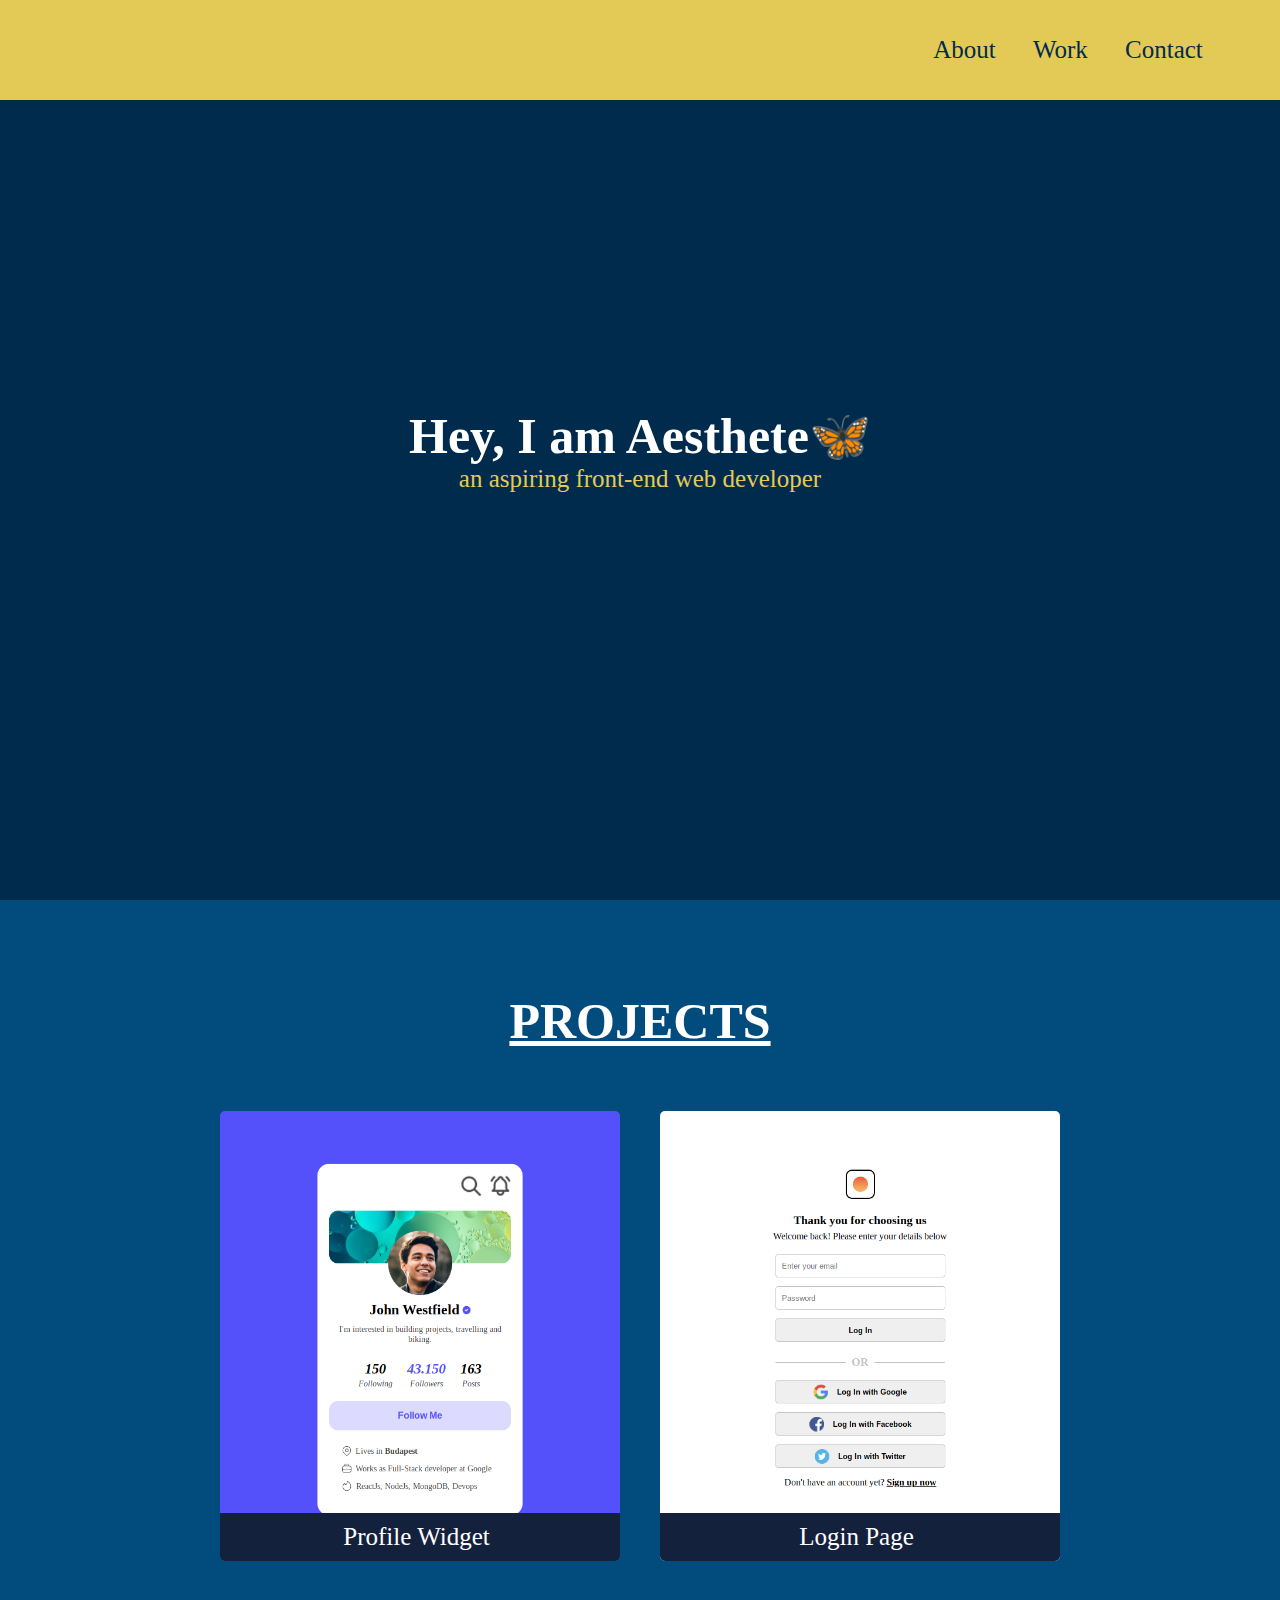
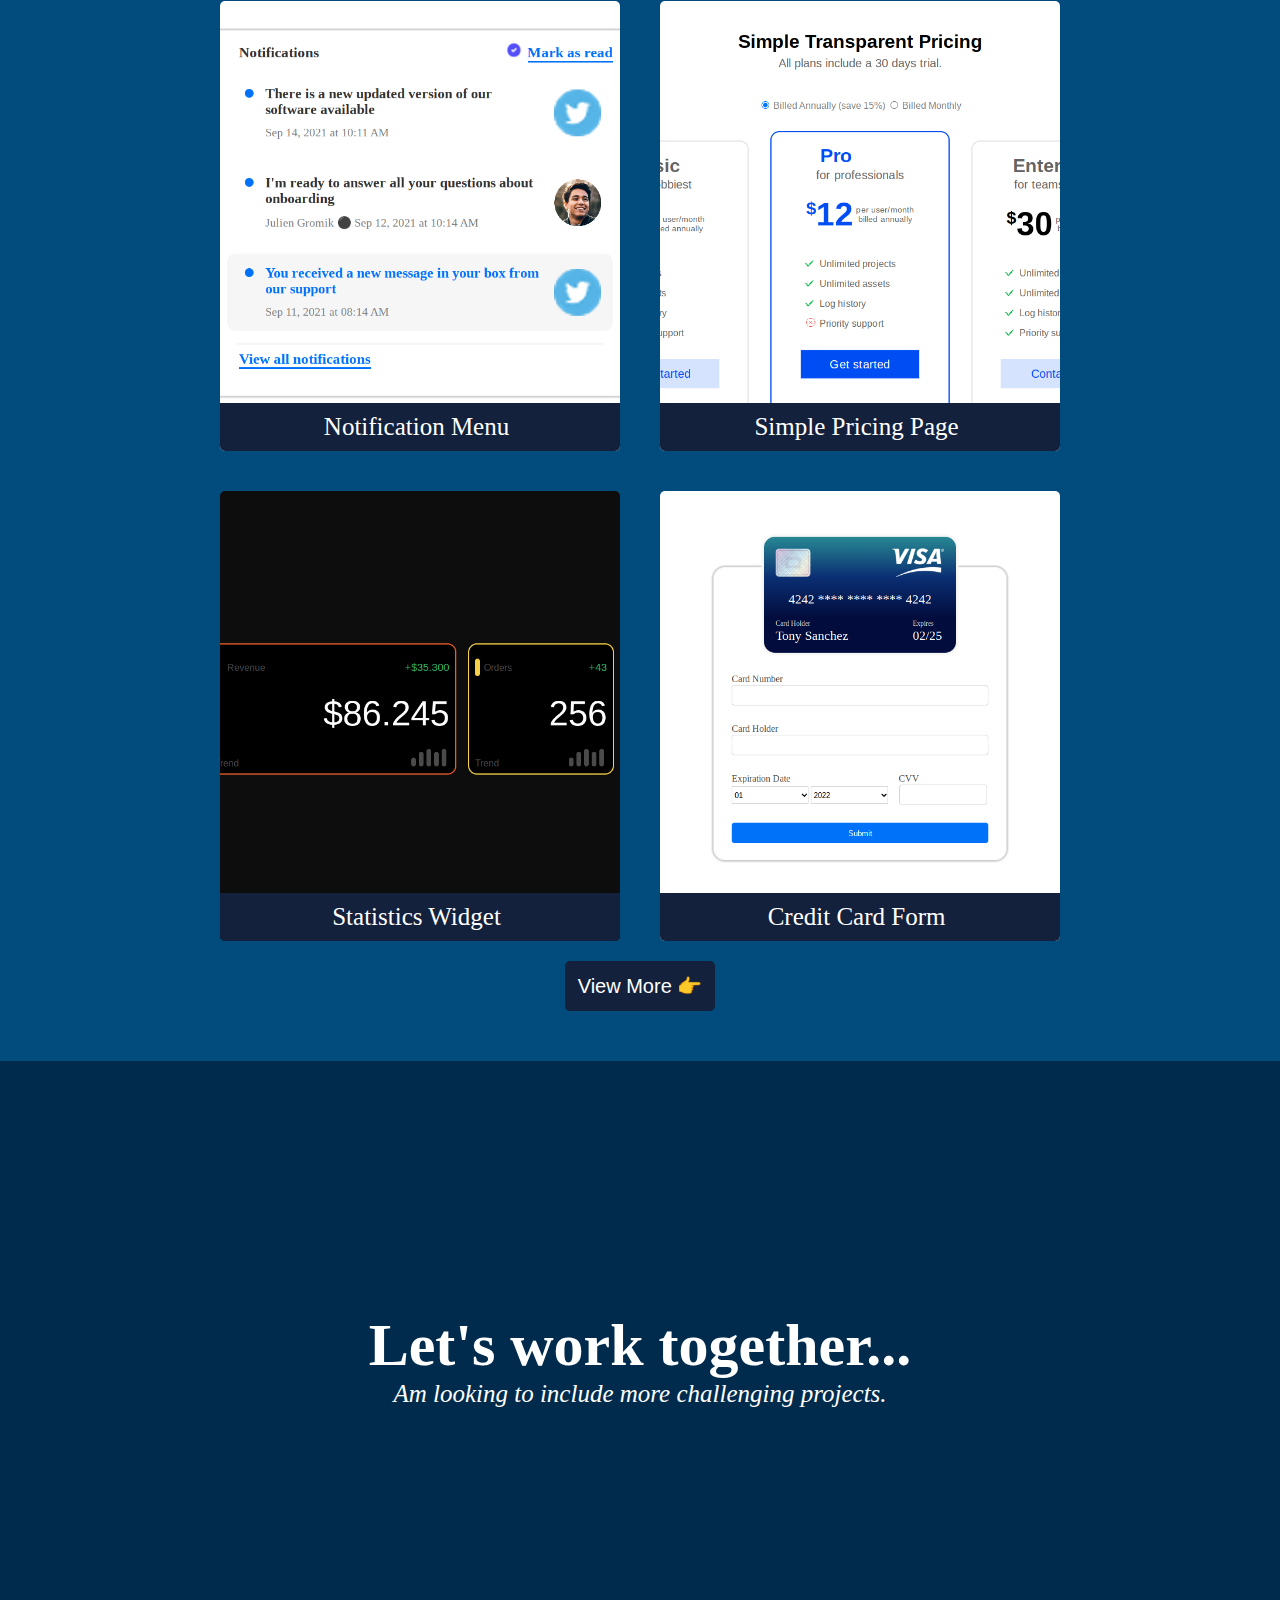
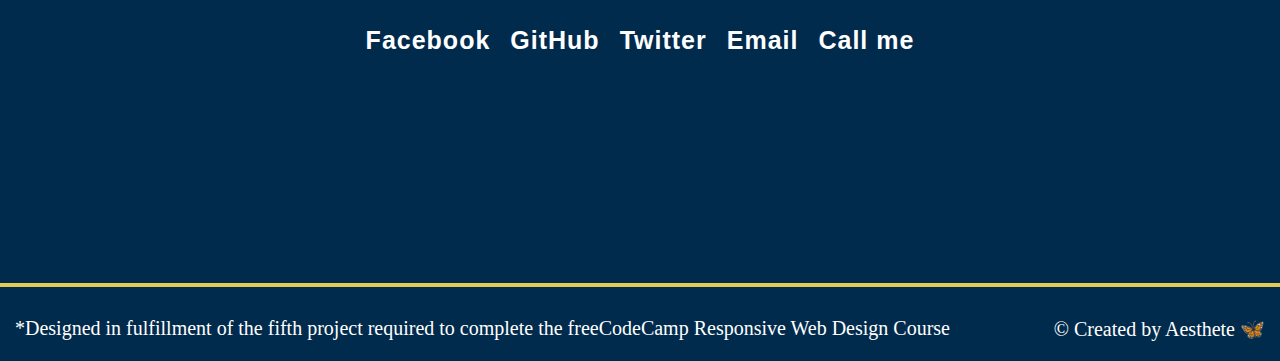
==== index.html @ 6268dc9f "Rename fcc portfolio website.html to index.html" ====
<!DOCTYPE html>
<html lang="en">
  <head>
    <meta charset="UTF-8">
    <title>My Portfolio</title>
    <link href="fcc portfolio.css" rel="stylesheet" />
  </head>

  <body>
    <main>
      <header id="header">
       <nav id="navbar">
        <p><a href="#welcome-section">About</a></p>
        <p><a href="#projects">Work</a></p>
        <p><a href="#contact">Contact</a></p></nav>
      </header>
      <section id="welcome-section">
        <h1>Hey, I am Aesthete🦋</h1>
        <p>an aspiring front-end web developer</p>
      </section>
      
      <section id="projects">
        <h2>PROJECTS</h2>
        
        <div id="works">
          
          <a href="https://wdm-profile-widget.vercel.app/" target="_blank">
        <div class="project-tile one">
          <div class="desc"><p><span><  </span>Profile Widget<span>  /></span></p></div>
        </div>
        </a>
        
        <a href="https://wdm-login-screen.vercel.app/" target="_blank">
        <div class="project-tile two">
          <div class="desc"><p><span><  </span>Login Page<span>  /></span></p></div>
        </div>
        </a>
        
        <a href="https://wdm-challenges.vercel.app/" target="_blank">
        <div class="project-tile three">
          <div class="desc"><p><span><  </span>Notification Menu<span>  /></span></p></div>
        </div>
        </a>
        
        <a href="https://simple-pricing-page.vercel.app/" target="_blank">
        <div class="project-tile four">
          <div class="desc"><p><span><  </span>Simple Pricing Page<span>  /></span></p></div>
        </div>
        </a>
        
        <a href="https://wdm-challenge-stat-widget.vercel.app" target="_blank">
        <div class="project-tile five">
          <div class="desc"><p><span><  </span>Statistics Widget<span>  /></span></p></div>
        </div>
        </a>
        
        <a href="https://wdm-challenges-credit-card.vercel.app/" target="_blank">
        <div class="project-tile six">
          <div class="desc"><p><span><  </span>Credit Card Form<span>  /></span></p></div>
        </div>
        </a>
        
        </div>
        <button><a id="profile-link" href="https://github.com/aesthete797" target="_blank">View More 👉</a></button>
      </section>
      
      <section id="contact">
        <h1>Let's work together...</h1>
        <p id="coffee">Am looking to include more challenging projects.</p>
        
        <div id="social-links">
        <div class="social"><img>Facebook</div>
        <div class="social"><img><a href="https://github.com/aesthete797" target="_blank">GitHub</a></div>
        <div class="social"><img><a href="https://twitter.com/Aesthete797?t=muygWB05vQALbcxVjiDZKw&s=09" target="_blank">Twitter</a></div>
        <div class="social"><img>Email</div>
        <div class="social"><img>Call me</div>
        </div>

      <hr>
      <div id="ze-foot">
        <p>*Designed in fulfillment of the fifth project required to complete the freeCodeCamp Responsive Web Design Course</p>
        <p>© Created by Aesthete 🦋</p>
        </div>
      </section>
  </main>
  </body>
  </html>
---- fcc portfolio.css ----
* {
  box-sizing: border-box;
  transition: 0.3s;
}

html {
	  scroll-behavior: smooth;
}

body {
  margin: auto;
  color: white;
  background-color: #012b4c;
}

#header {
  width:100vw;
  height: 100px;
  display: flex;
  justify-content: right;
  background-color: #e3ca56;
  position: fixed;
}

#navbar {
  width:30%;
  height: 100px;
  display: flex;
  justify-content: space-evenly;
  align-items: center;
  padding-right: 40px;
}

@media screen and (max-width: 900px) {
  #navbar {
    width: 50%;
  }
}

nav p {
  font-size: 25px;
  color: #012b4c;
}

@media screen and (max-width: 900px) {
  nav p {
    font-size: 20px;
  }
}

@media screen and (max-width: 600px) {
  #navbar {
    width: 80%;
  }
}

nav a {
  text-decoration: none;
  color: #012b4c;
}

#welcome-section {
  width: 100vw;
  height: 100vh;
  display: flex;
  flex-direction: column;
  align-items: center;
  justify-content: center;
  text-align: center;
}

#welcome-section h1 {
  font-size: 50px;
  margin: 0;
}

#welcome-section p {
  font-size: 25px;
  margin: 0;
  color: #e3ca56;
}

#projects {
  width: 100vw;
  display: flex;
  flex-direction: column;
  align-items: center;
  justify-content: center;
  background-color: #024c7d;
  padding-top:50px;
  padding-bottom:50px;
}

#projects h2 {
  font-weight: bold;
  font-size: 50px;
  text-decoration: underline;
  text-align: center;
}

#works {
  width: 100%;
  display: flex;
  flex-wrap: wrap;
  justify-content: center;
}

.project-tile  {
  width: 400px;
  height: 450px;
  background: url(666.png);
  background-size: cover;
  background-position: center;
  display: flex;
  align-items: flex-end;
  margin: 20px;
  border-radius: 5px;
}

.project-tile.two {
  background: url(111.png);
  background-size: cover;
}

.project-tile.three {
  background: url(555.png);
  background-size: cover;
  background-position: center;
}

.project-tile.four {
  background: url(444.png);
  background-size: cover;
  background-position: center;
}

.project-tile.five {
  background: url(333.png);
  background-size: cover;
  background-position: center;
}

.project-tile.six {
  background: url(222.png);
  background-size: cover;
  background-position: center;
}


.project-tile .desc {
  background-color: #14213d;
  width: 100%;
  font-size: 25px;
  display: flex;
  justify-content: center;
  border-radius: 0px 0px 5px 5px;
}

a {
  text-decoration: none;
  color: white;
}

.desc span {
  color: yellow;
  visibility: hidden;
}

.project-tile:hover .desc span {
  visibility: visible;
  animation: fadeIn 1.5s;
}

@keyframes fadeIn {
  0% { opacity: 0;}
  100% { opacity: 1;}
}

.desc p {
  margin: auto;
  padding: 10px;
}

button {
  width: 150px;
  height: 50px;
  font-size: 20px;
  color:white;
  background-color: #14213d;
  border: 0;
  border-radius: 5px;
}

#contact {
  width: 100vw;
  height: 100vh;
  display: flex;
  flex-wrap: wrap;
  font-size: 20px;
  flex-direction: column;
}

hr {
   width: 100vw;
   height: 2px;
   border: 2px solid #e3ca56;
}

#contact h1 {
  font-size: 60px;
  font-weight: bold;
  margin: 0;
  text-align: center;
  padding-top: 250px;
}

@media screen and (max-width: 900px) {
  #contact h1 {
    padding-top: 50px;
  }
}

#coffee {
  font-size: 25px;
  font-style: italic;
  margin: 0;
  text-align: center;
}

#social-links{
  display: flex;
  margin: auto;
  justify-content: center;
  width: 70%;
  font-weight: 900;
  font-size: 25px;
  letter-spacing: 1px;
  font-family: Pacifico, sans-serif;
  flex-wrap: wrap;
}

.social {
  padding: 10px;
}

.social:hover {
  animation: jump 1.5s;
}


@keyframes jump {
  0% { transform: translateY(0px) rotateY(0deg);}
  100% { transform: translateY(-10px) rotateY(360deg);}
}


#ze-foot {
  display: flex;
  font-size: 20px;
  padding: 0px 15px;
  justify-content: space-between;
}

@media screen and (max-width: 900px) {
  #ze-foot {
    flex-direction: column;
  }
}
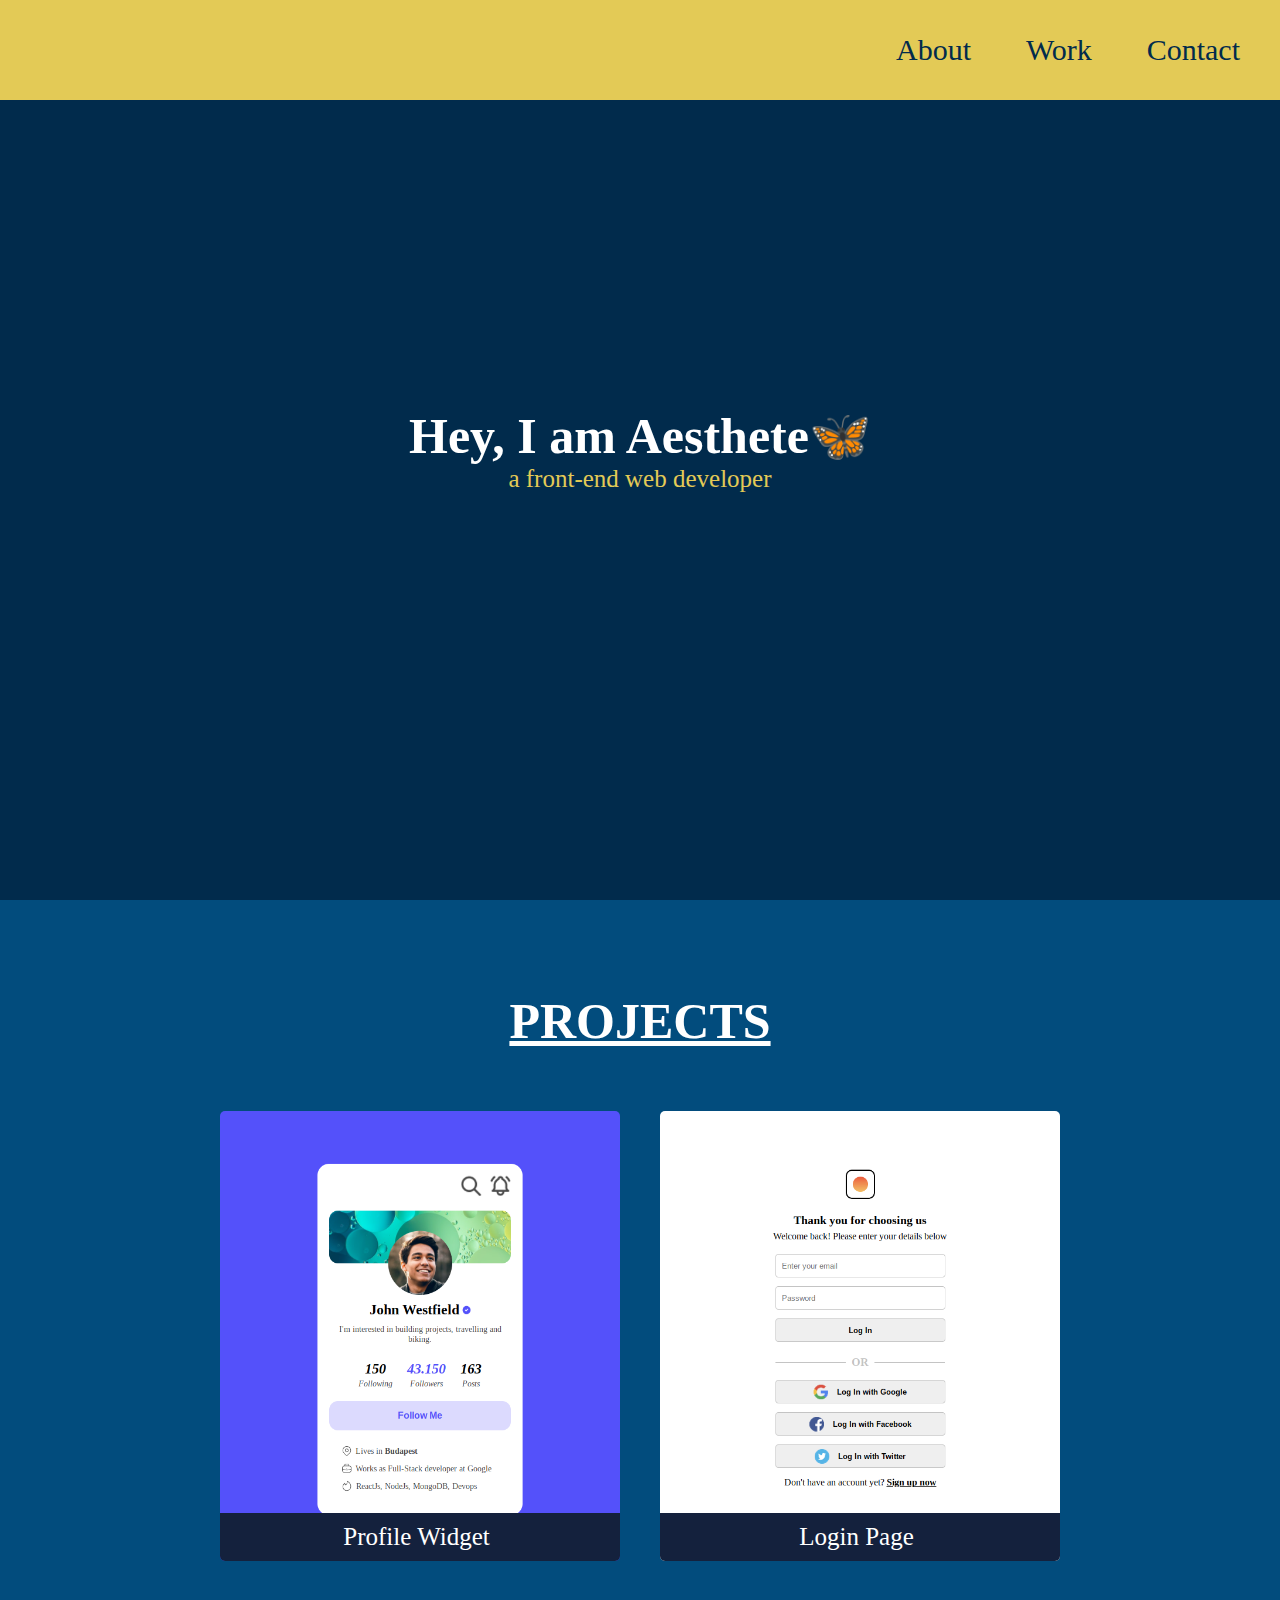
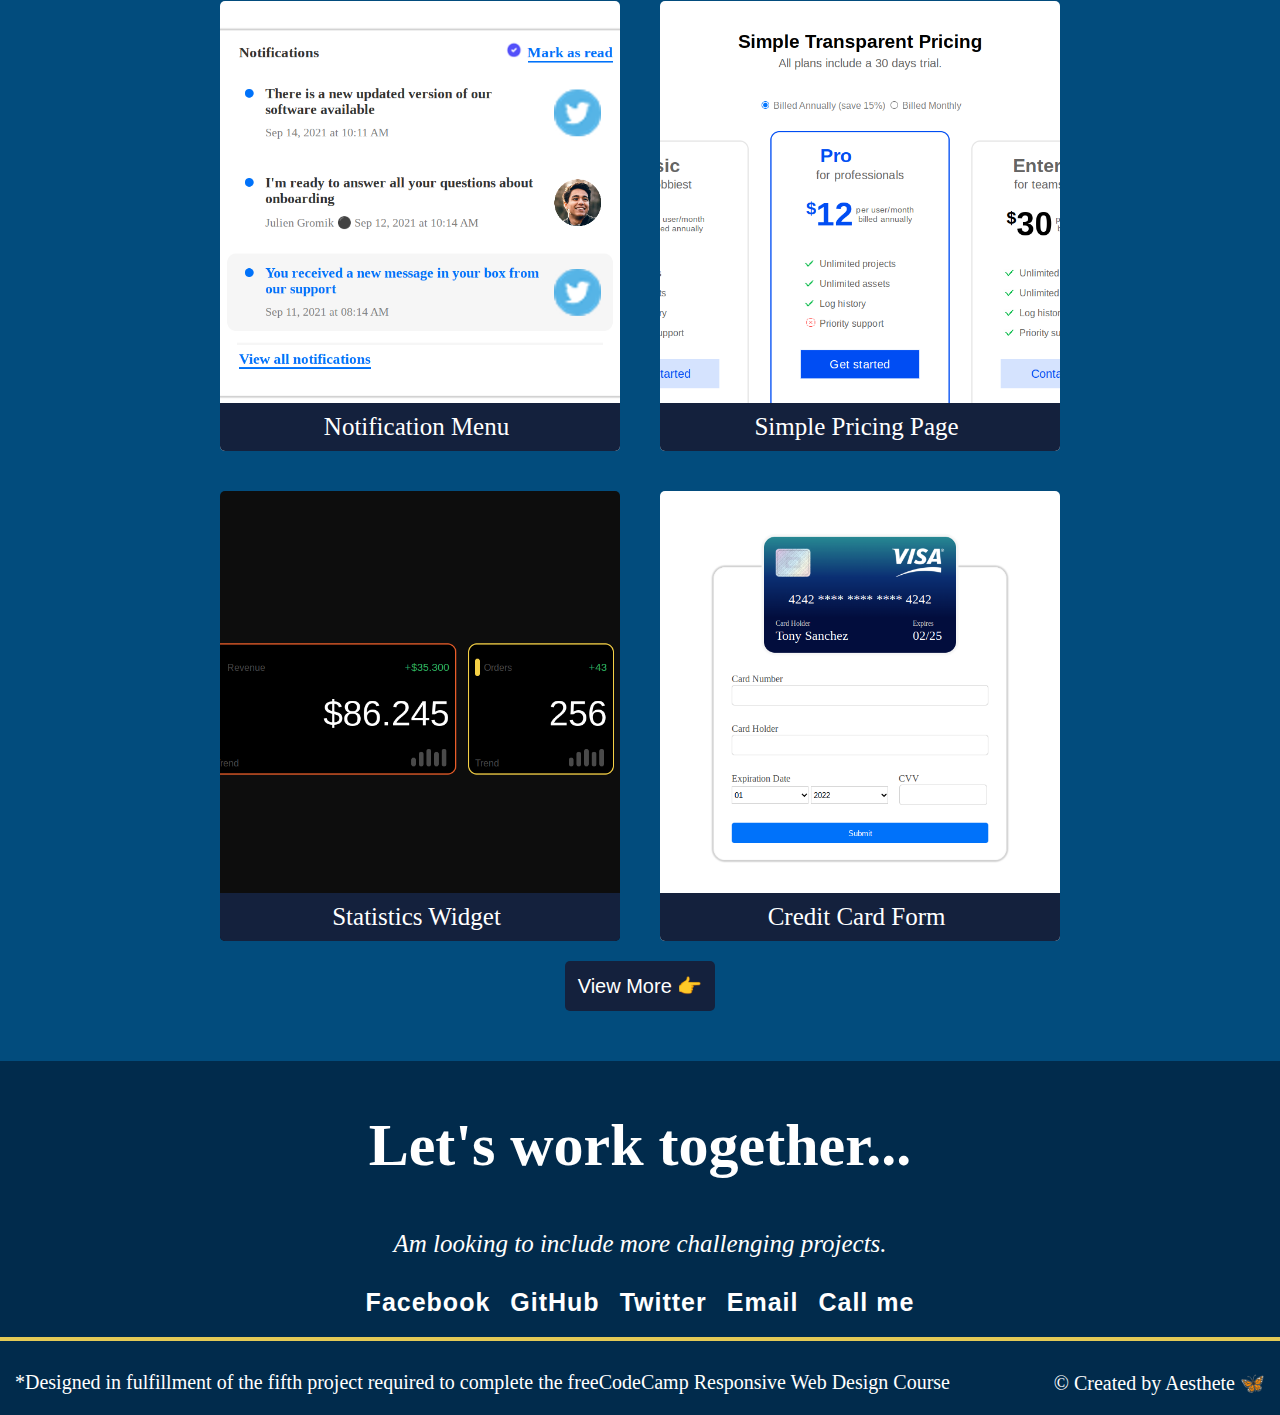
==== commit c62ecd89: "Update index.html" ====
--- a/index.html
+++ b/index.html
@@ -16,7 +16,7 @@
       </header>
       <section id="welcome-section">
         <h1>Hey, I am Aesthete🦋</h1>
-        <p>an aspiring front-end web developer</p>
+        <p>a front-end web developer</p>
       </section>
       
       <section id="projects">
--- a/fcc portfolio.css
+++ b/fcc portfolio.css
@@ -17,7 +17,7 @@
   width:100vw;
   height: 100px;
   display: flex;
-  justify-content: right;
+  justify-content: flex-end;
   background-color: #e3ca56;
   position: fixed;
 }
@@ -26,32 +26,20 @@
   width:30%;
   height: 100px;
   display: flex;
-  justify-content: space-evenly;
+  justify-content: space-between;
   align-items: center;
   padding-right: 40px;
 }
 
-@media screen and (max-width: 900px) {
+@media (max-width: 992px) {
   #navbar {
-    width: 50%;
+    width: 60%;
   }
 }
 
 nav p {
-  font-size: 25px;
+  font-size: 30px;
   color: #012b4c;
-}
-
-@media screen and (max-width: 900px) {
-  nav p {
-    font-size: 20px;
-  }
-}
-
-@media screen and (max-width: 600px) {
-  #navbar {
-    width: 80%;
-  }
 }
 
 nav a {
@@ -192,8 +180,8 @@
 }
 
 #contact {
-  width: 100vw;
-  height: 100vh;
+  width: 100%;
+  height: 100%;
   display: flex;
   flex-wrap: wrap;
   font-size: 20px;
@@ -211,13 +199,8 @@
   font-weight: bold;
   margin: 0;
   text-align: center;
-  padding-top: 250px;
-}
-
-@media screen and (max-width: 900px) {
-  #contact h1 {
-    padding-top: 50px;
-  }
+  padding-top: 50px;
+  padding-bottom: 50px;
 }
 
 #coffee {
@@ -225,6 +208,7 @@
   font-style: italic;
   margin: 0;
   text-align: center;
+  padding-bottom: 20px;
 }
 
 #social-links{
@@ -260,9 +244,3 @@
   padding: 0px 15px;
   justify-content: space-between;
 }
-
-@media screen and (max-width: 900px) {
-  #ze-foot {
-    flex-direction: column;
-  }
-}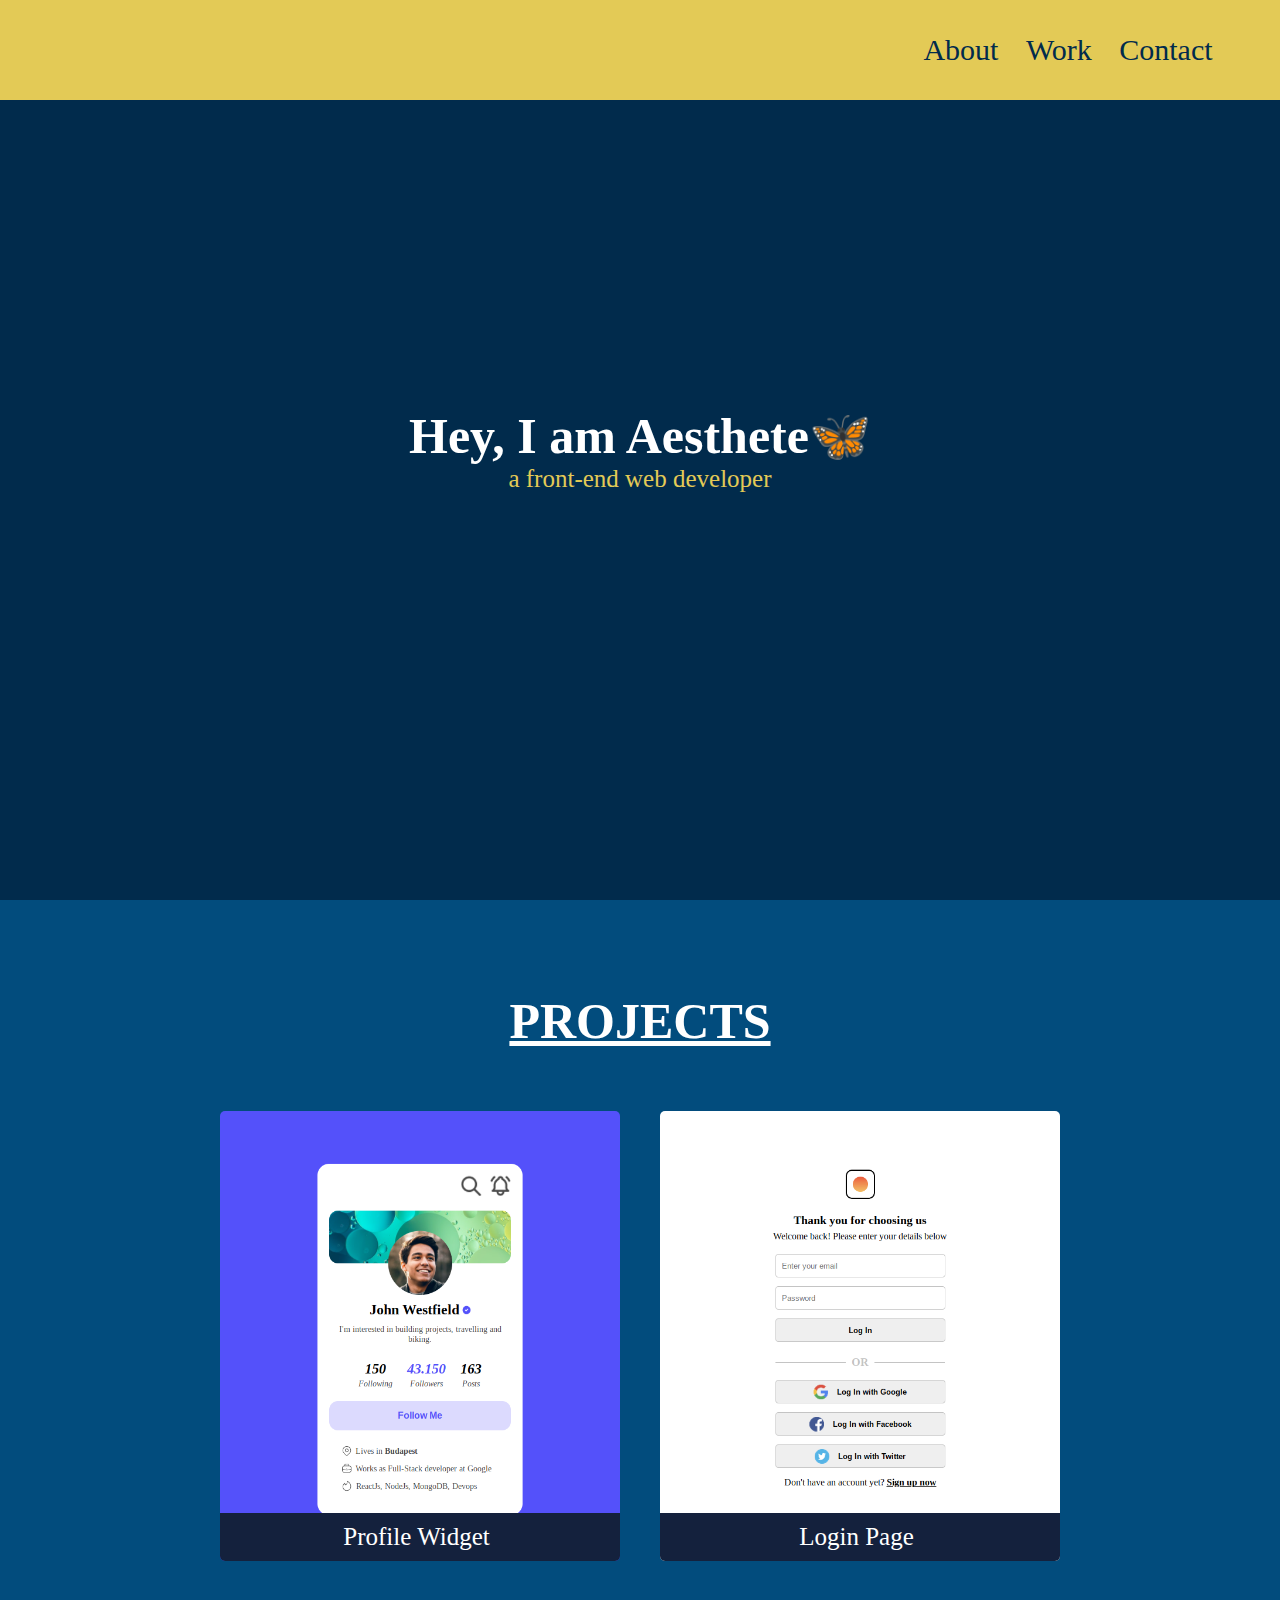
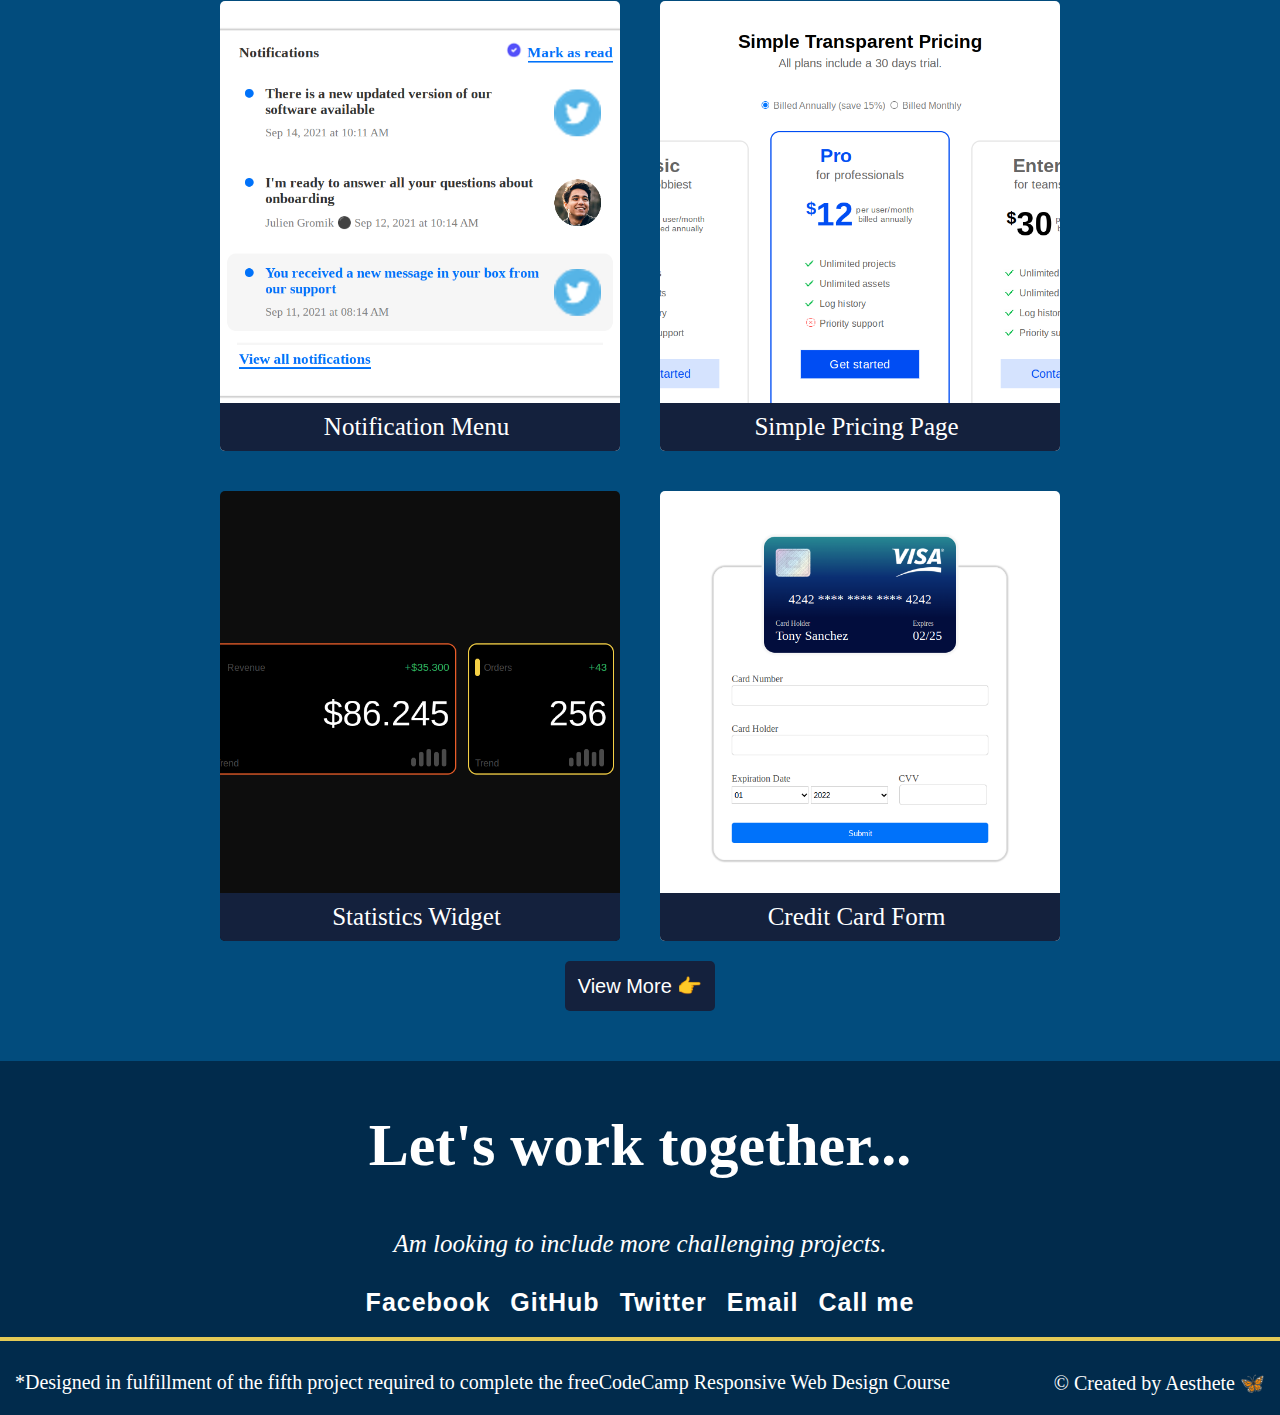
==== commit 77d97d0e: "Rename fcc portfolio.html to index.html" ====
--- a/index.html
+++ b/index.html
@@ -2,6 +2,7 @@
 <html lang="en">
   <head>
     <meta charset="UTF-8">
+    <meta name="viewport" content="width=device-width, initial-scale=1.0">
     <title>My Portfolio</title>
     <link href="fcc portfolio.css" rel="stylesheet" />
   </head>
@@ -15,7 +16,7 @@
         <p><a href="#contact">Contact</a></p></nav>
       </header>
       <section id="welcome-section">
-        <h1>Hey, I am Aesthete🦋</h1>
+        <h1>Hey, I am Aesthete<div>🦋</div></h1>
         <p>a front-end web developer</p>
       </section>
       
--- a/fcc portfolio.css
+++ b/fcc portfolio.css
@@ -11,10 +11,11 @@
   margin: auto;
   color: white;
   background-color: #012b4c;
+  justify-content: center;
 }
 
 #header {
-  width:100vw;
+  width:100%;
   height: 100px;
   display: flex;
   justify-content: flex-end;
@@ -26,15 +27,9 @@
   width:30%;
   height: 100px;
   display: flex;
-  justify-content: space-between;
+  justify-content: space-evenly;
   align-items: center;
   padding-right: 40px;
-}
-
-@media (max-width: 992px) {
-  #navbar {
-    width: 60%;
-  }
 }
 
 nav p {
@@ -62,6 +57,21 @@
   margin: 0;
 }
 
+h1 div {
+  display: inline-block;
+}
+
+h1:hover div {
+  animation: jump 1.5s;
+}
+
+
+@keyframes jump {
+  0% { transform: translateY(0px) rotateY(0deg);}
+  100% { transform: translateY(-10px) rotateY(360deg);}
+}
+
+
 #welcome-section p {
   font-size: 25px;
   margin: 0;
@@ -69,7 +79,7 @@
 }
 
 #projects {
-  width: 100vw;
+  width: 100%;
   display: flex;
   flex-direction: column;
   align-items: center;
@@ -244,3 +254,64 @@
   padding: 0px 15px;
   justify-content: space-between;
 }
+
+@media (max-width: 992px) {
+  #navbar {
+    width: 50%;
+  }
+  
+   #ze-foot {
+  display: flex;
+  flex-direction: column;
+  align-items: center;
+  }
+  
+  #ze-foot p {
+    margin: 5px;
+  }
+}
+
+@media (max-width: 550px) {
+  nav p {
+  font-size: 25px;
+  }
+}
+
+@media (max-width: 420px) {
+  nav p {
+  font-size: 18px;
+  }
+  
+  .project-tile  {
+  margin: 5px;
+  }
+  
+   #ze-foot p {
+    text-align: center;
+  }
+  
+}
+
+@media (max-width: 375px) {
+  nav p {
+  font-size: 18px;
+  }
+  
+  #navbar {
+  width:80%;
+  height: 100px;
+  padding-right: 0;
+  }
+  
+  .project-tile  {
+  width: 370px;
+  height: 430px;
+  margin: 20px 2px;
+  }
+  
+  #ze-foot {
+  display: flex;
+  font-size: 16px;
+  flex-direction: column;
+  }
+}
